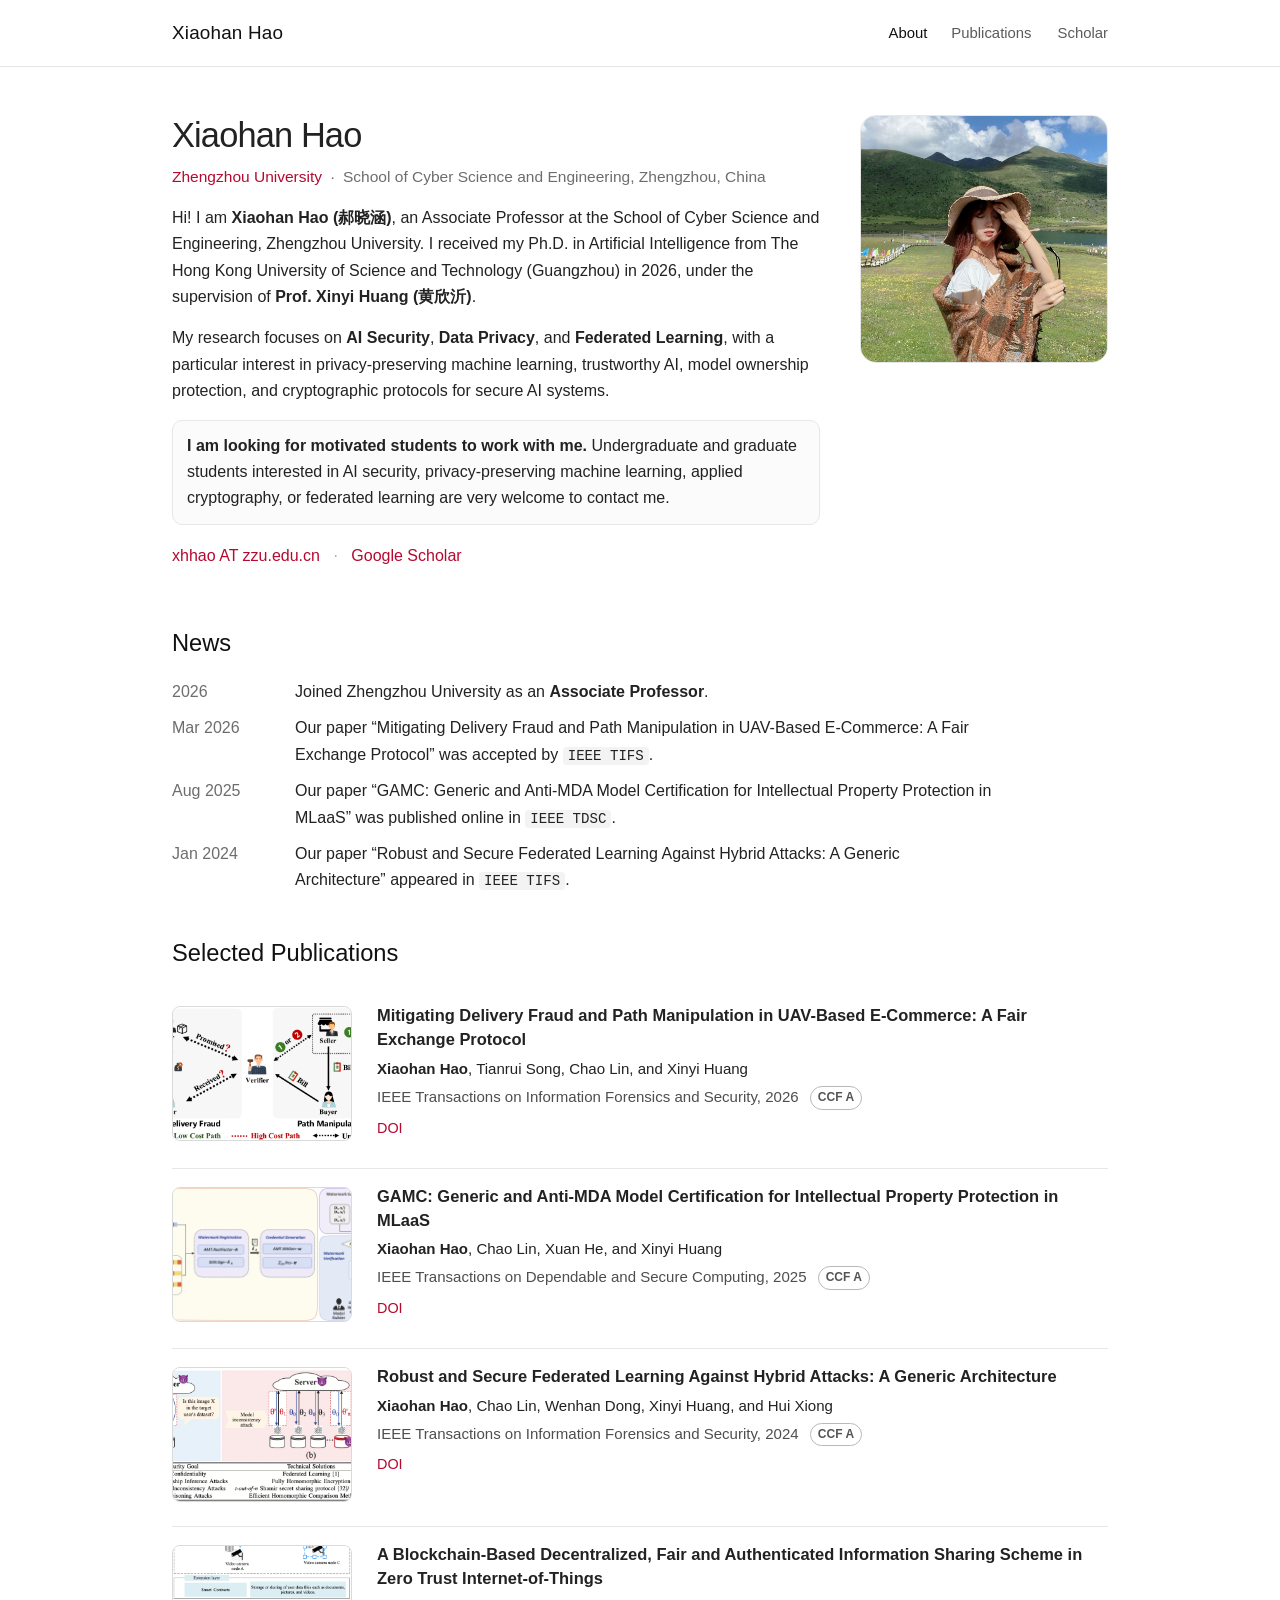
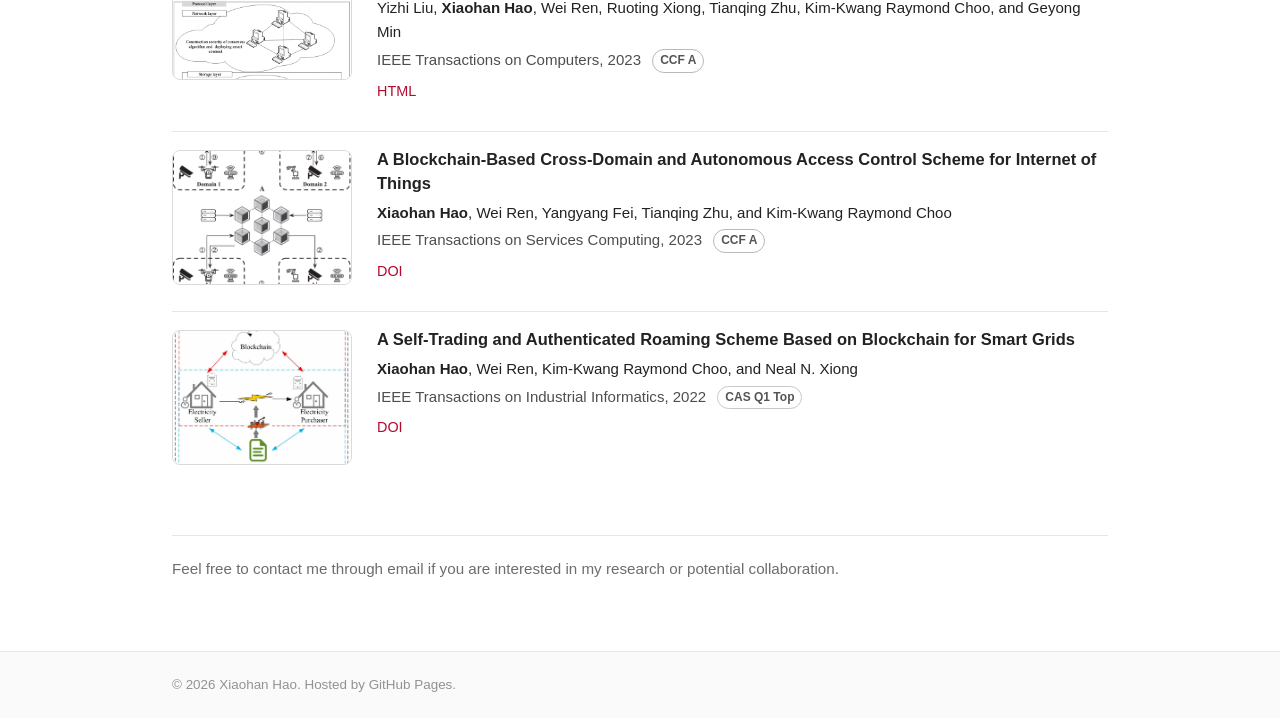
==== index.html @ b1590cb2 "Update index.html" ====
<!doctype html>
<html lang="en">
<head>
  <meta charset="utf-8">
  <meta name="viewport" content="width=device-width, initial-scale=1">
  <meta name="description" content="Academic homepage of Xiaohan Hao, Assistant Professor at Zhengzhou University.">
  <title>Xiaohan Hao</title>
  <link rel="stylesheet" href="assets/css/main.css">
</head>
<body>
  <header class="site-header">
    <div class="nav-shell">
      <a class="site-title" href="index.html">Xiaohan Hao</a>
      <nav class="site-nav" aria-label="Main navigation">
        <a class="active" href="index.html">About</a>
        <a href="publications.html">Publications</a>
        <a class="icon-link" href="https://scholar.google.com/citations?user=ko78Y8oAAAAJ&hl=en" target="_blank" rel="noopener" aria-label="Google Scholar">Scholar</a>
      </nav>
    </div>
  </header>

  <main class="page-shell">
    <section class="intro-section">
      <div class="intro-grid">
        <div class="intro-copy">
          <h1>Xiaohan Hao</h1>
          <p class="affiliation">
            <a href="https://www.zzu.edu.cn/" target="_blank" rel="noopener">Zhengzhou University</a>
            <span class="dot">·</span>
            School of Cyber Science and Engineering, Zhengzhou, China
          </p>

          <p>
            Hi! I am <strong>Xiaohan Hao (郝晓涵)</strong>, an Associate Professor at the School of Cyber Science and Engineering, Zhengzhou University.
            I received my Ph.D. in Artificial Intelligence from The Hong Kong University of Science and Technology (Guangzhou) in 2026,
            under the supervision of <strong>Prof. Xinyi Huang (黄欣沂)</strong>.
          </p>
          <p>
            My research focuses on <strong>AI Security</strong>, <strong>Data Privacy</strong>, and <strong>Federated Learning</strong>, with a particular interest in
            privacy-preserving machine learning, trustworthy AI, model ownership protection, and cryptographic protocols for secure AI systems.
          </p>
          <p class="recruiting-note">
            <strong>I am looking for motivated students to work with me.</strong> Undergraduate and graduate students interested in AI security,
            privacy-preserving machine learning, applied cryptography, or federated learning are very welcome to contact me.
          </p>
          <p class="contact-line">
            <a href="mailto:xhhao AT zzu.edu.cn">xhhao AT zzu.edu.cn</a>
            <span>·</span>
            <a href="https://scholar.google.com/citations?user=ko78Y8oAAAAJ&hl=en" target="_blank" rel="noopener">Google Scholar</a>
          </p>
        </div>
        <div class="intro-avatar-wrap">
          <img class="intro-avatar" src="assets/img/avatar.png" alt="Cartoon avatar of Xiaohan Hao">
        </div>
      </div>
    </section>

    <section class="section-block">
      <h2><a href="#news">News</a></h2>
      <div id="news" class="news-list">
        <div class="news-item">
          <time> 2026</time>
          <p>Joined Zhengzhou University as an <strong>Associate Professor</strong>.</p>
        </div>
        <div class="news-item">
          <time>Mar 2026</time>
          <p>Our paper “Mitigating Delivery Fraud and Path Manipulation in UAV-Based E-Commerce: A Fair Exchange Protocol” was accepted by <code>IEEE TIFS</code>.</p>
        </div>
        <div class="news-item">
          <time>Aug 2025</time>
          <p>Our paper “GAMC: Generic and Anti-MDA Model Certification for Intellectual Property Protection in MLaaS” was published online in <code>IEEE TDSC</code>.</p>
        </div>
        <div class="news-item">
          <time>Jan 2024</time>
          <p>Our paper “Robust and Secure Federated Learning Against Hybrid Attacks: A Generic Architecture” appeared in <code>IEEE TIFS</code>.</p>
        </div>
      </div>
    </section>

    <section class="section-block">
      <h2><a href="publications.html">Selected Publications</a></h2>
      <div class="pub-list">
        <article class="pub-item">
          <div class="pub-thumb"><img src="assets/img/papers/uav_fair_exchange.png" alt="Thumbnail for UAV fair exchange paper"></div>
          <div class="pub-body">
            <h3>Mitigating Delivery Fraud and Path Manipulation in UAV-Based E-Commerce: A Fair Exchange Protocol</h3>
            <p class="authors"><strong>Xiaohan Hao</strong>, Tianrui Song, Chao Lin, and Xinyi Huang</p>
            <p class="venue">IEEE Transactions on Information Forensics and Security, 2026 <span class="tag">CCF A</span></p>
            <p class="pub-links"><a href="https://doi.org/10.1109/TIFS.2026.3674039" target="_blank" rel="noopener">DOI</a></p>
          </div>
        </article>

        <article class="pub-item">
          <div class="pub-thumb"><img src="assets/img/papers/gamc.png" alt="Thumbnail for GAMC paper"></div>
          <div class="pub-body">
            <h3>GAMC: Generic and Anti-MDA Model Certification for Intellectual Property Protection in MLaaS</h3>
            <p class="authors"><strong>Xiaohan Hao</strong>, Chao Lin, Xuan He, and Xinyi Huang</p>
            <p class="venue">IEEE Transactions on Dependable and Secure Computing, 2025 <span class="tag">CCF A</span></p>
            <p class="pub-links"><a href="https://doi.org/10.1109/TDSC.2025.3600224" target="_blank" rel="noopener">DOI</a></p>
          </div>
        </article>

        <article class="pub-item">
          <div class="pub-thumb"><img src="assets/img/papers/fed_learning.png" alt="Thumbnail for federated learning paper"></div>
          <div class="pub-body">
            <h3>Robust and Secure Federated Learning Against Hybrid Attacks: A Generic Architecture</h3>
            <p class="authors"><strong>Xiaohan Hao</strong>, Chao Lin, Wenhan Dong, Xinyi Huang, and Hui Xiong</p>
            <p class="venue">IEEE Transactions on Information Forensics and Security, 2024 <span class="tag">CCF A</span></p>
            <p class="pub-links"><a href="https://doi.org/10.1109/TIFS.2023.3336521" target="_blank" rel="noopener">DOI</a></p>
          </div>
        </article>

        <article class="pub-item">
          <div class="pub-thumb"><img src="assets/img/papers/zero_trust_iot.png" alt="Thumbnail for zero trust IoT paper"></div>
          <div class="pub-body">
            <h3>A Blockchain-Based Decentralized, Fair and Authenticated Information Sharing Scheme in Zero Trust Internet-of-Things</h3>
            <p class="authors">Yizhi Liu, <strong>Xiaohan Hao</strong>, Wei Ren, Ruoting Xiong, Tianqing Zhu, Kim-Kwang Raymond Choo, and Geyong Min</p>
            <p class="venue">IEEE Transactions on Computers, 2023 <span class="tag">CCF A</span></p>
            <p class="pub-links"><a href="https://dblp.org/rec/journals/tc/LiuHRXZCM23" target="_blank" rel="noopener">HTML</a></p>
          </div>
        </article>

        <article class="pub-item">
          <div class="pub-thumb"><img src="assets/img/papers/cross_domain_acl.png" alt="Thumbnail for cross-domain access control paper"></div>
          <div class="pub-body">
            <h3>A Blockchain-Based Cross-Domain and Autonomous Access Control Scheme for Internet of Things</h3>
            <p class="authors"><strong>Xiaohan Hao</strong>, Wei Ren, Yangyang Fei, Tianqing Zhu, and Kim-Kwang Raymond Choo</p>
            <p class="venue">IEEE Transactions on Services Computing, 2023 <span class="tag">CCF A</span></p>
            <p class="pub-links"><a href="https://doi.org/10.1109/TSC.2022.3179727" target="_blank" rel="noopener">DOI</a></p>
          </div>
        </article>

        <article class="pub-item">
          <div class="pub-thumb"><img src="assets/img/papers/smart_grid_roaming.png" alt="Thumbnail for smart grid paper"></div>
          <div class="pub-body">
            <h3>A Self-Trading and Authenticated Roaming Scheme Based on Blockchain for Smart Grids</h3>
            <p class="authors"><strong>Xiaohan Hao</strong>, Wei Ren, Kim-Kwang Raymond Choo, and Neal N. Xiong</p>
            <p class="venue">IEEE Transactions on Industrial Informatics, 2022 <span class="tag alt">CAS Q1 Top</span></p>
            <p class="pub-links"><a href="https://doi.org/10.1109/TII.2021.3119963" target="_blank" rel="noopener">DOI</a></p>
          </div>
        </article>
      </div>
    </section>

    <section class="footer-note">
      <p>Feel free to contact me through email if you are interested in my research or potential collaboration.</p>
    </section>
  </main>

  <footer class="site-footer">
    <div class="page-shell footer-inner">© 2026 Xiaohan Hao. Hosted by GitHub Pages.</div>
  </footer>
</body>
</html>
---- assets/css/main.css ----
:root {
  --text: #222;
  --muted: #6d6d6d;
  --line: #e7e7e7;
  --accent: #b5092f;
  --soft: #f7f7f7;
  --code: #f3f3f3;
}

* { box-sizing: border-box; }
html { scroll-behavior: smooth; }
body {
  margin: 0;
  background: #fff;
  color: var(--text);
  font-family: -apple-system, BlinkMacSystemFont, "Segoe UI", Roboto, Helvetica, Arial, sans-serif;
  font-size: 16px;
  line-height: 1.65;
  -webkit-font-smoothing: antialiased;
}

a { color: var(--accent); text-decoration: none; }
a:hover { text-decoration: underline; }

.site-header {
  border-bottom: 1px solid var(--line);
  background: rgba(255,255,255,.96);
}

.nav-shell {
  max-width: 980px;
  min-height: 66px;
  margin: 0 auto;
  padding: 0 22px;
  display: flex;
  align-items: center;
  justify-content: space-between;
  gap: 28px;
}

.site-title {
  color: #111;
  font-size: 1.18rem;
  font-weight: 500;
  letter-spacing: .01em;
}
.site-title:hover { text-decoration: none; }

.site-nav {
  display: flex;
  align-items: center;
  gap: 24px;
  font-size: .93rem;
}
.site-nav a { color: #5b5b5b; }
.site-nav a.active { color: #111; font-weight: 500; }
.icon-link { padding-left: 2px; }

.page-shell {
  max-width: 980px;
  margin: 0 auto;
  padding: 48px 22px 70px;
}

.intro-grid {
  display: grid;
  grid-template-columns: minmax(0, 1fr) 248px;
  gap: 40px;
  align-items: start;
}

.intro-avatar-wrap {
  justify-self: end;
  width: 248px;
}

.intro-avatar {
  display: block;
  width: 100%;
  aspect-ratio: 1 / 1;
  object-fit: cover;
  border-radius: 16px;
  border: 1px solid var(--line);
  background: #fff;
}

.intro-section h1,
.publications-page > h1 {
  margin: 0 0 8px;
  font-size: 2.15rem;
  line-height: 1.2;
  font-weight: 500;
  letter-spacing: -.025em;
}

.affiliation {
  margin: 0 0 30px;
  color: var(--muted);
  font-size: .97rem;
}
.dot { padding: 0 4px; }

.intro-section p {
  max-width: 820px;
  margin: 0 0 15px;
}
.recruiting-note {
  padding: 12px 14px;
  background: #fbfbfb;
  border: 1px solid var(--line);
  border-radius: 10px;
}
.contact-line { margin-top: 18px !important; }
.contact-line span { margin: 0 9px; color: #aaa; }

.section-block { margin-top: 44px; }
.section-block h2,
.year-section > h2 {
  margin: 0 0 20px;
  font-size: 1.48rem;
  font-weight: 500;
  line-height: 1.3;
}
.section-block h2 a { color: #111; }
.section-block h2 a:hover { color: var(--accent); text-decoration: none; }

.news-list { max-width: 820px; }
.news-item {
  display: grid;
  grid-template-columns: 105px minmax(0,1fr);
  column-gap: 18px;
  align-items: start;
  margin: 0 0 10px;
}
.news-item time {
  color: var(--muted);
  font-variant-numeric: tabular-nums;
  white-space: nowrap;
}
.news-item p { margin: 0; }
code {
  padding: 1px 5px;
  border-radius: 4px;
  background: var(--code);
  font-family: ui-monospace, SFMono-Regular, Menlo, Monaco, Consolas, monospace;
  font-size: .88em;
}

.pub-list { margin-top: 4px; }
.pub-item {
  display: grid;
  grid-template-columns: 180px minmax(0, 1fr);
  gap: 25px;
  padding: 18px 0 24px;
  border-bottom: 1px solid var(--line);
}
.pub-item:last-child { border-bottom: 0; }

.pub-thumb {
  width: 180px;
  aspect-ratio: 4 / 3;
  overflow: hidden;
  border: 1px solid #dadada;
  border-radius: 8px;
  background: #fafafa;
}
.pub-thumb img {
  display: block;
  width: 100%;
  height: 100%;
  object-fit: cover;
}

.pub-body h3 {
  margin: -2px 0 5px;
  font-size: 1.03rem;
  line-height: 1.45;
  font-weight: 600;
}
.pub-body p { margin: 3px 0; }
.authors { font-size: .94rem; }
.venue { color: #4e4e4e; font-size: .94rem; }

.tag {
  display: inline-block;
  margin-left: 7px;
  padding: 1px 7px;
  border: 1px solid #b9b9b9;
  border-radius: 999px;
  background: #fff;
  color: #555;
  font-size: .75rem;
  font-weight: 600;
  vertical-align: 1px;
}
.tag.alt { border-color: #c8c8c8; }

.pub-links { margin-top: 7px !important; font-size: .9rem; }
.pub-links a {
  display: inline-block;
  margin-right: 12px;
  color: var(--accent);
  font-weight: 500;
}

.page-subtitle {
  margin: 0 0 36px;
  color: var(--muted);
}
.year-section { margin-top: 36px; }
.year-section > h2 {
  padding-bottom: 8px;
  border-bottom: 1px solid var(--line);
}

.footer-note {
  margin-top: 46px;
  padding-top: 20px;
  border-top: 1px solid var(--line);
  color: var(--muted);
  font-size: .95rem;
}
.footer-note p { margin: 0; }

.site-footer {
  border-top: 1px solid var(--line);
  background: #fafafa;
}
.footer-inner {
  padding-top: 22px;
  padding-bottom: 22px;
  color: #929292;
  font-size: .84rem;
}

@media (max-width: 780px) {
  .intro-grid {
    grid-template-columns: 1fr;
    gap: 24px;
  }
  .intro-avatar-wrap {
    justify-self: start;
    width: 190px;
    order: -1;
  }
}

@media (max-width: 700px) {
  .nav-shell { min-height: 58px; padding: 0 16px; }
  .site-nav { gap: 14px; font-size: .88rem; }
  .icon-link { display: none; }
  .page-shell { padding: 34px 16px 52px; }
  .intro-section h1, .publications-page > h1 { font-size: 1.86rem; }
  .news-item { grid-template-columns: 1fr; row-gap: 1px; margin-bottom: 13px; }
  .pub-item { grid-template-columns: 1fr; gap: 13px; }
  .pub-thumb { width: 160px; }
}
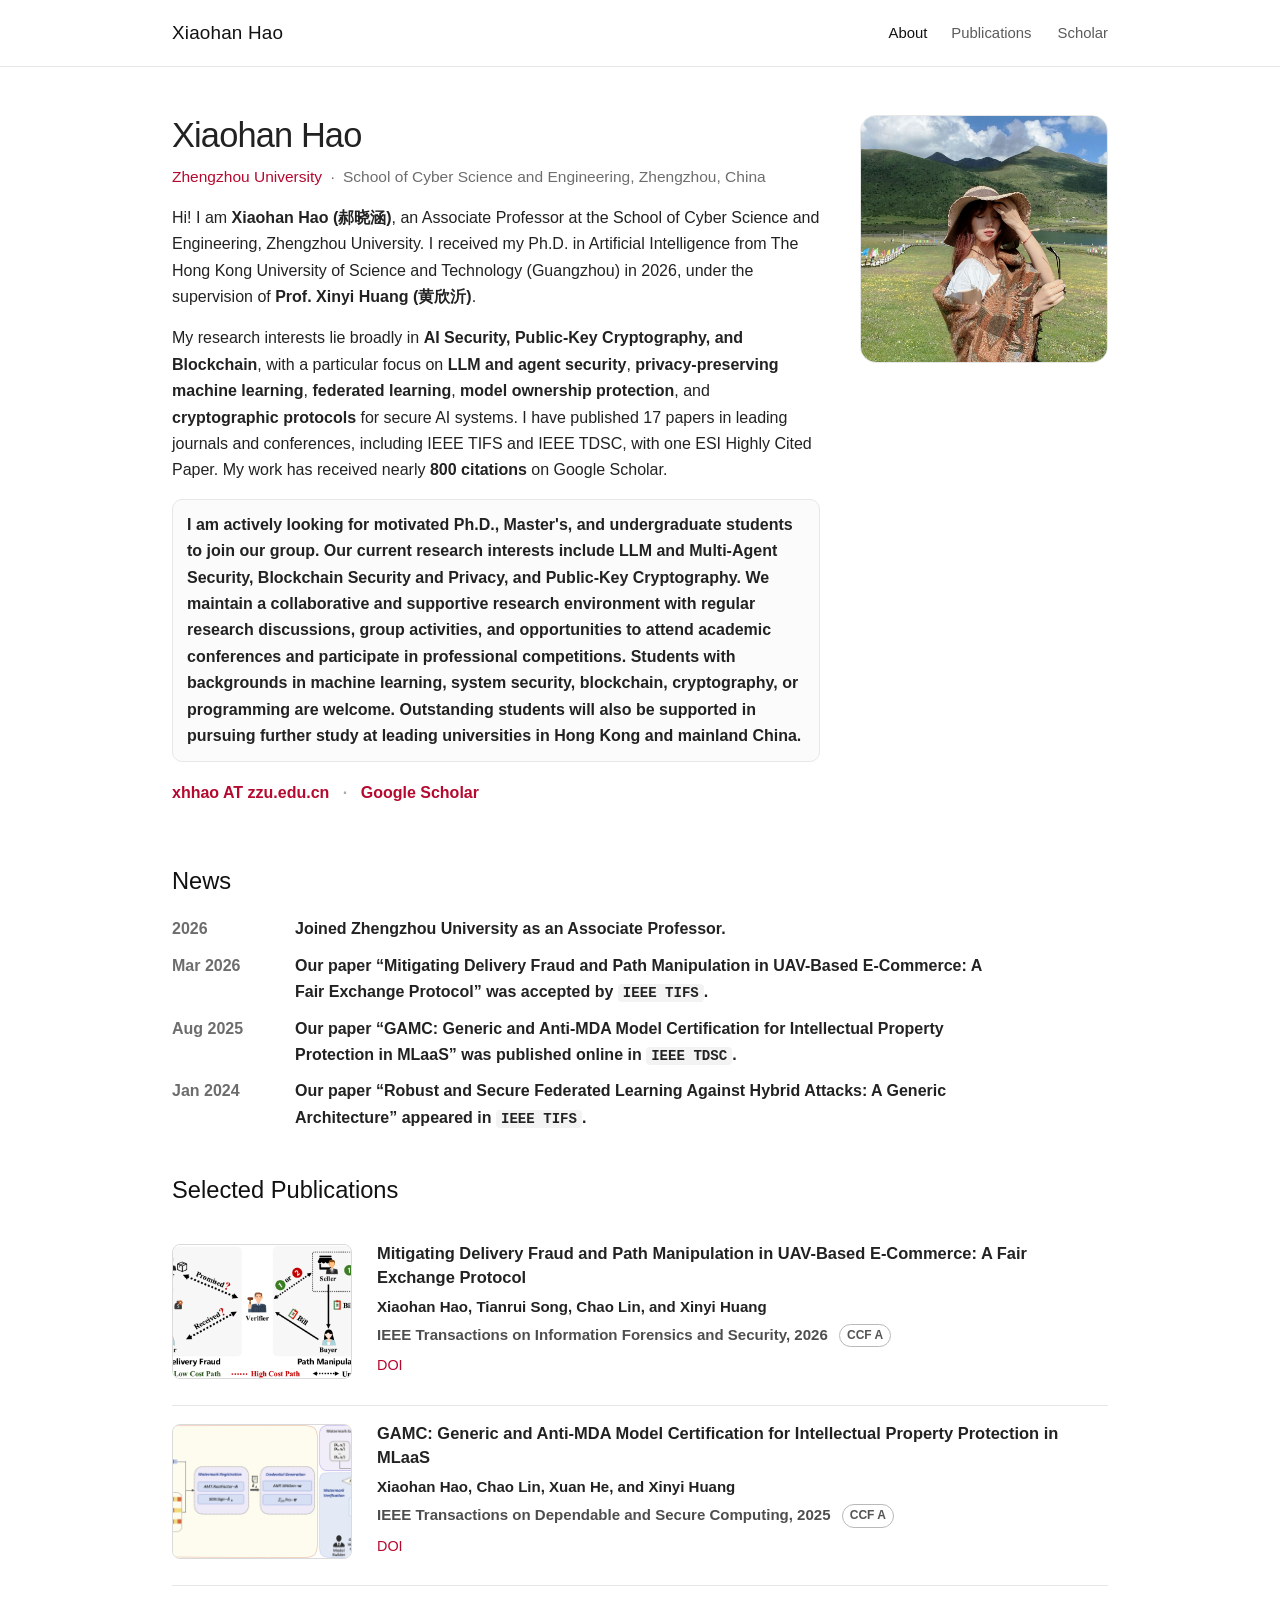
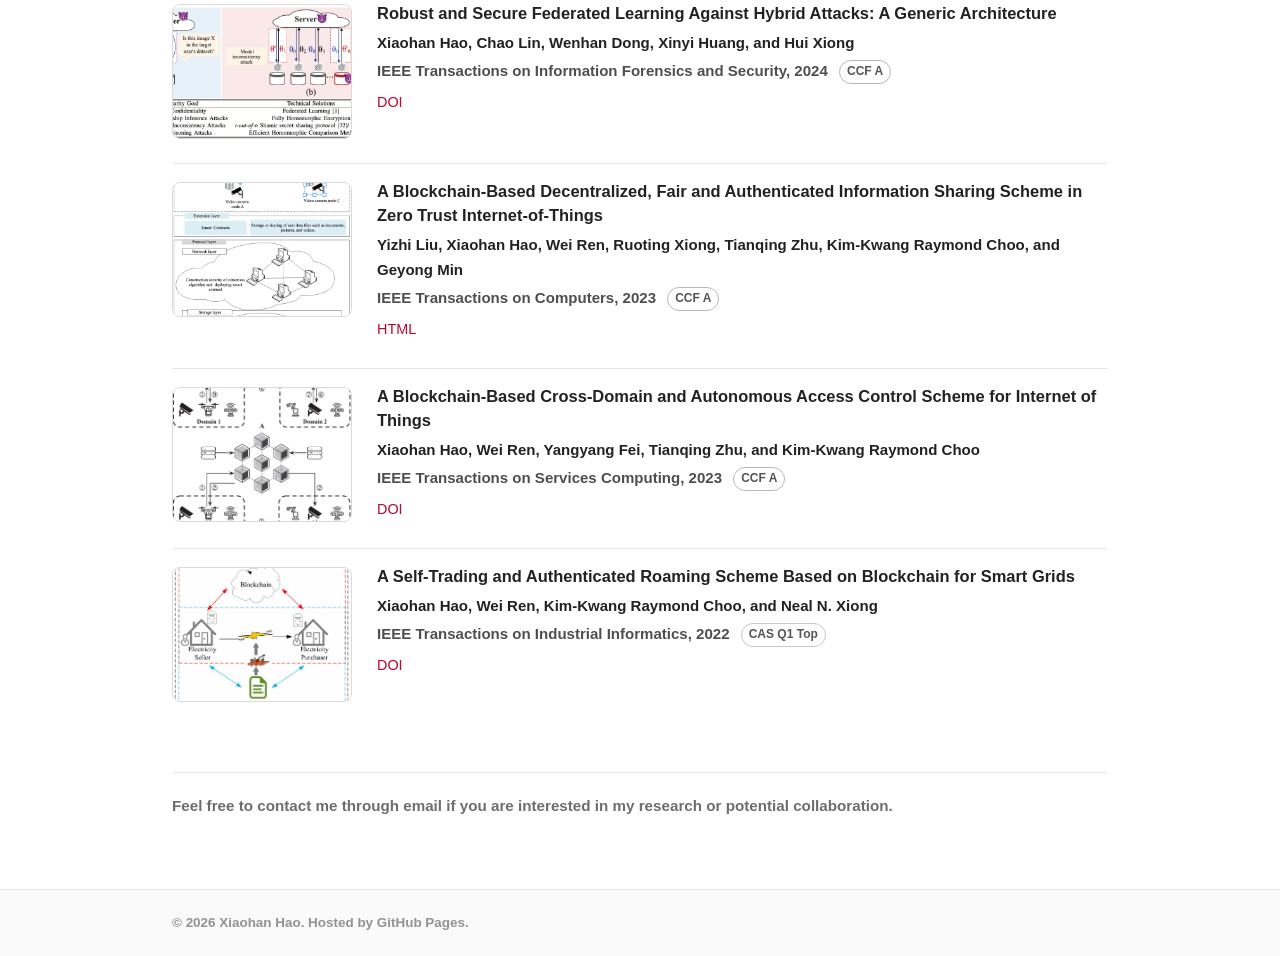
==== commit 85bc6be9: "Update index.html" ====
--- a/index.html
+++ b/index.html
@@ -36,12 +36,10 @@
             under the supervision of <strong>Prof. Xinyi Huang (黄欣沂)</strong>.
           </p>
           <p>
-            My research focuses on <strong>AI Security</strong>, <strong>Data Privacy</strong>, and <strong>Federated Learning</strong>, with a particular interest in
-            privacy-preserving machine learning, trustworthy AI, model ownership protection, and cryptographic protocols for secure AI systems.
+           My research interests lie broadly in <strong>AI Security, Public-Key Cryptography, and Blockchain</strong>, with a particular focus on <strong>LLM and agent security</strong>, <strong>privacy-preserving machine learning</strong>, <strong>federated learning</strong>, <strong>model ownership protection</strong>, and <strong>cryptographic protocols</strong> for secure AI systems. I have published 17 papers in leading journals and conferences, including IEEE TIFS and IEEE TDSC, with one ESI Highly Cited Paper. My work has received nearly <strong>800 citations</strong> on Google Scholar.
           </p>
           <p class="recruiting-note">
-            <strong>I am looking for motivated students to work with me.</strong> Undergraduate and graduate students interested in AI security,
-            privacy-preserving machine learning, applied cryptography, or federated learning are very welcome to contact me.
+            <strong>I am actively looking for motivated Ph.D., Master's, and undergraduate students to join our group. Our current research interests include LLM and Multi-Agent Security, Blockchain Security and Privacy, and Public-Key Cryptography. We maintain a collaborative and supportive research environment with regular research discussions, group activities, and opportunities to attend academic conferences and participate in professional competitions. Students with backgrounds in machine learning, system security, blockchain, cryptography, or programming are welcome. Outstanding students will also be supported in pursuing further study at leading universities in Hong Kong and mainland China.
           </p>
           <p class="contact-line">
             <a href="mailto:xhhao AT zzu.edu.cn">xhhao AT zzu.edu.cn</a>
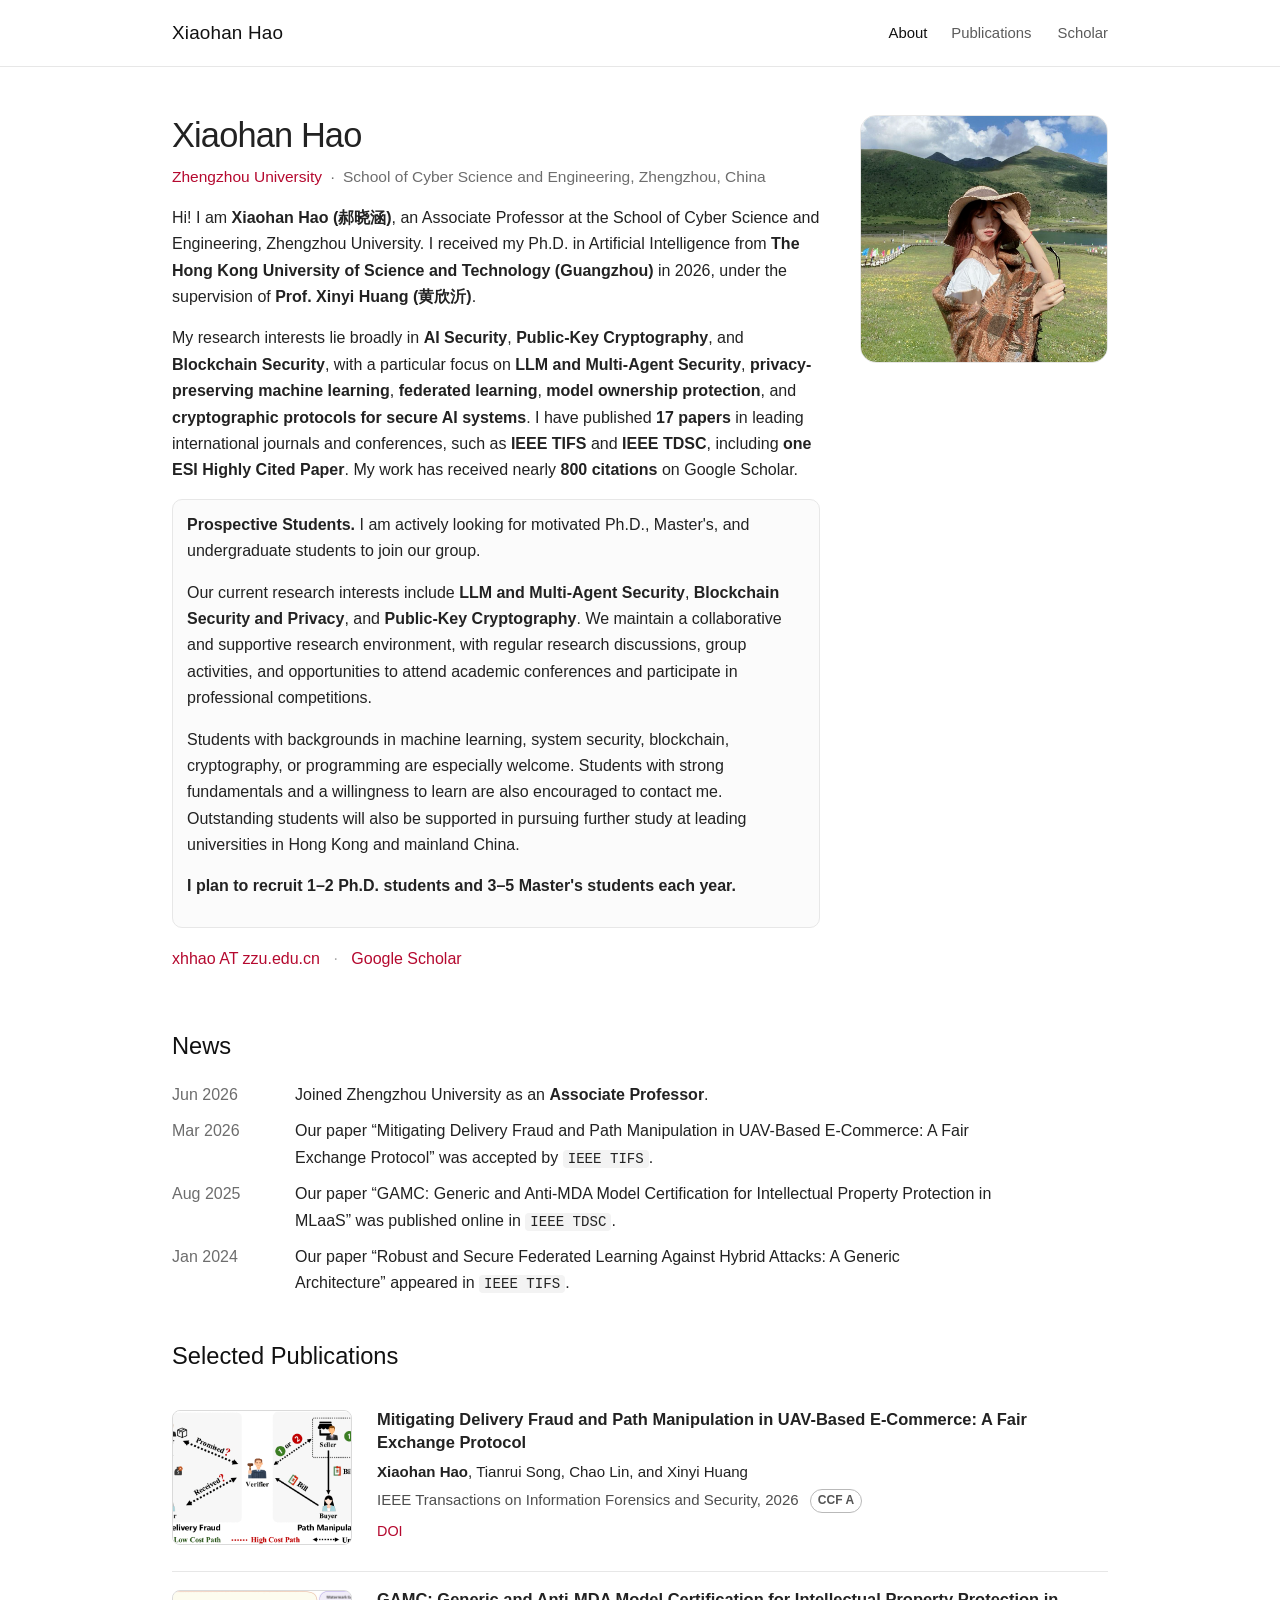
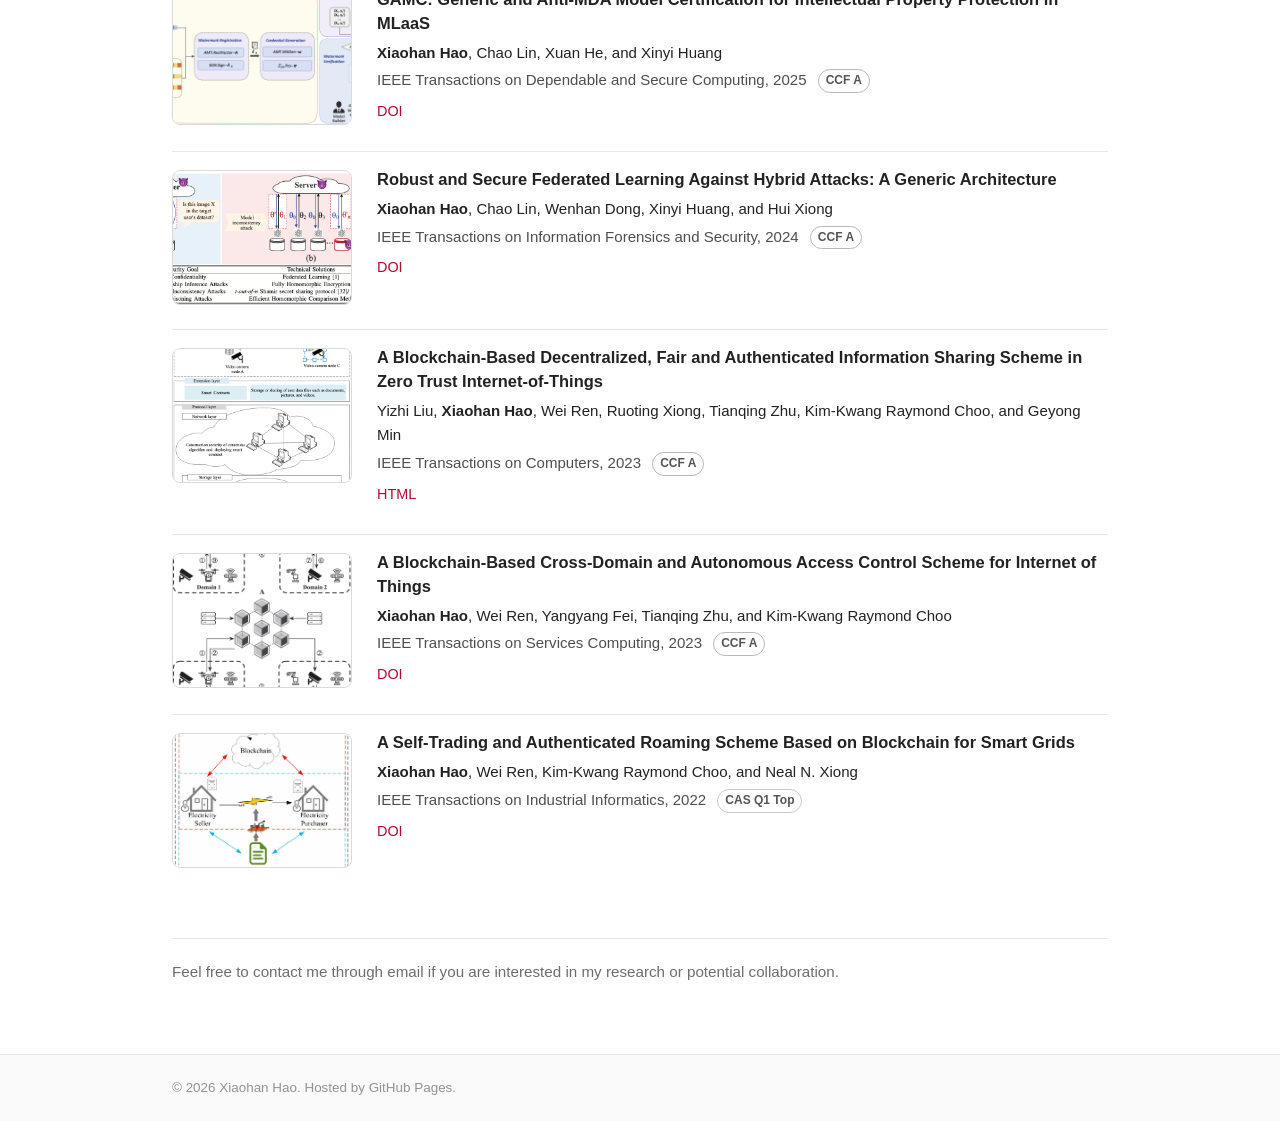
==== commit 0c41b0dc: "Add files via upload" ====
--- a/index.html
+++ b/index.html
@@ -3,7 +3,7 @@
 <head>
   <meta charset="utf-8">
   <meta name="viewport" content="width=device-width, initial-scale=1">
-  <meta name="description" content="Academic homepage of Xiaohan Hao, Assistant Professor at Zhengzhou University.">
+  <meta name="description" content="Academic homepage of Xiaohan Hao, Associate Professor at Zhengzhou University.">
   <title>Xiaohan Hao</title>
   <link rel="stylesheet" href="assets/css/main.css">
 </head>
@@ -32,17 +32,34 @@
 
           <p>
             Hi! I am <strong>Xiaohan Hao (郝晓涵)</strong>, an Associate Professor at the School of Cyber Science and Engineering, Zhengzhou University.
-            I received my Ph.D. in Artificial Intelligence from The Hong Kong University of Science and Technology (Guangzhou) in 2026,
+            I received my Ph.D. in Artificial Intelligence from <strong>The Hong Kong University of Science and Technology (Guangzhou)</strong> in 2026,
             under the supervision of <strong>Prof. Xinyi Huang (黄欣沂)</strong>.
           </p>
           <p>
-           My research interests lie broadly in <strong>AI Security, Public-Key Cryptography, and Blockchain</strong>, with a particular focus on <strong>LLM and agent security</strong>, <strong>privacy-preserving machine learning</strong>, <strong>federated learning</strong>, <strong>model ownership protection</strong>, and <strong>cryptographic protocols</strong> for secure AI systems. I have published 17 papers in leading journals and conferences, including IEEE TIFS and IEEE TDSC, with one ESI Highly Cited Paper. My work has received nearly <strong>800 citations</strong> on Google Scholar.
+            My research interests lie broadly in <strong>AI Security</strong>, <strong>Public-Key Cryptography</strong>, and <strong>Blockchain Security</strong>,
+            with a particular focus on <strong>LLM and Multi-Agent Security</strong>, <strong>privacy-preserving machine learning</strong>, <strong>federated learning</strong>,
+            <strong>model ownership protection</strong>, and <strong>cryptographic protocols for secure AI systems</strong>. I have published <strong>17 papers</strong>
+            in leading international journals and conferences, such as <strong>IEEE TIFS</strong> and <strong>IEEE TDSC</strong>, including <strong>one ESI Highly Cited Paper</strong>.
+            My work has received nearly <strong>800 citations</strong> on Google Scholar.
           </p>
-          <p class="recruiting-note">
-            <strong>I am actively looking for motivated Ph.D., Master's, and undergraduate students to join our group. Our current research interests include LLM and Multi-Agent Security, Blockchain Security and Privacy, and Public-Key Cryptography. We maintain a collaborative and supportive research environment with regular research discussions, group activities, and opportunities to attend academic conferences and participate in professional competitions. Students with backgrounds in machine learning, system security, blockchain, cryptography, or programming are welcome. Outstanding students will also be supported in pursuing further study at leading universities in Hong Kong and mainland China.
-          </p>
+
+          <div class="recruiting-note">
+            <p><strong>Prospective Students.</strong> I am actively looking for motivated Ph.D., Master's, and undergraduate students to join our group.</p>
+            <p>
+              Our current research interests include <strong>LLM and Multi-Agent Security</strong>, <strong>Blockchain Security and Privacy</strong>,
+              and <strong>Public-Key Cryptography</strong>. We maintain a collaborative and supportive research environment, with regular research discussions,
+              group activities, and opportunities to attend academic conferences and participate in professional competitions.
+            </p>
+            <p>
+              Students with backgrounds in machine learning, system security, blockchain, cryptography, or programming are especially welcome.
+              Students with strong fundamentals and a willingness to learn are also encouraged to contact me. Outstanding students will also be supported
+              in pursuing further study at leading universities in Hong Kong and mainland China.
+            </p>
+            <p><strong>I plan to recruit 1–2 Ph.D. students and 3–5 Master's students each year.</strong></p>
+          </div>
+
           <p class="contact-line">
-            <a href="mailto:xhhao AT zzu.edu.cn">xhhao AT zzu.edu.cn</a>
+            <a href="mailto:xhhao@zzu.edu.cn">xhhao AT zzu.edu.cn</a>
             <span>·</span>
             <a href="https://scholar.google.com/citations?user=ko78Y8oAAAAJ&hl=en" target="_blank" rel="noopener">Google Scholar</a>
           </p>
@@ -57,7 +74,7 @@
       <h2><a href="#news">News</a></h2>
       <div id="news" class="news-list">
         <div class="news-item">
-          <time> 2026</time>
+          <time>Jun 2026</time>
           <p>Joined Zhengzhou University as an <strong>Associate Professor</strong>.</p>
         </div>
         <div class="news-item">
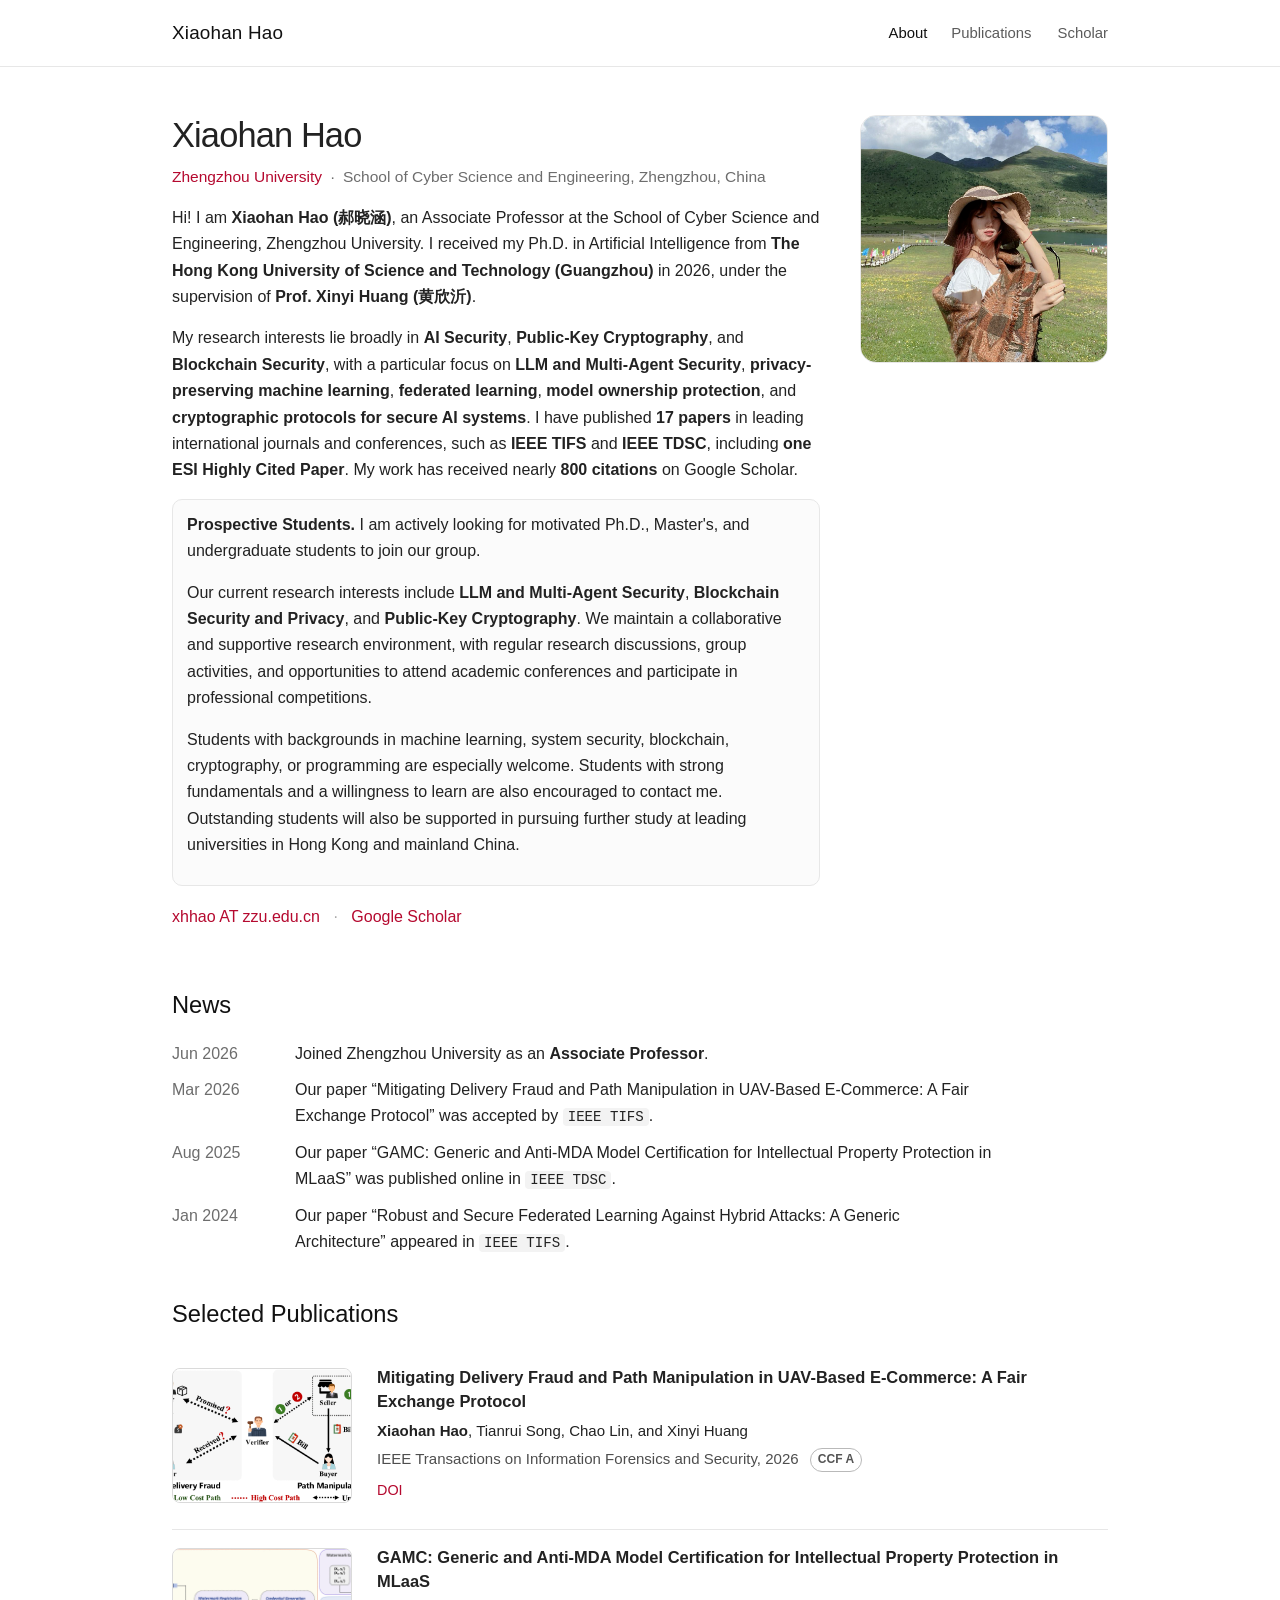
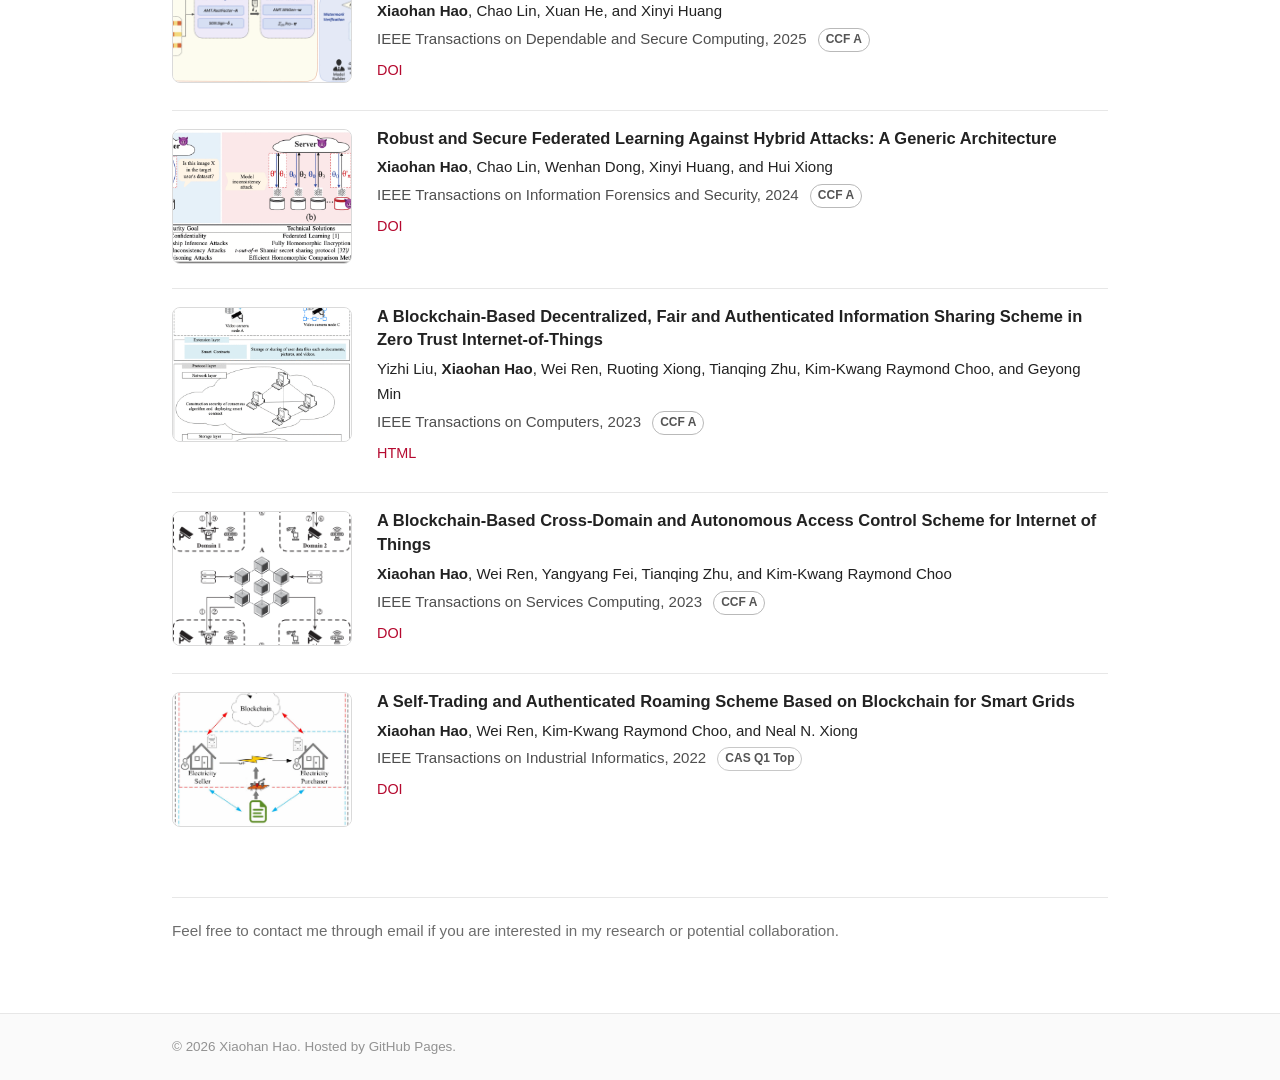
==== commit 49a17097: "Update index.html" ====
--- a/index.html
+++ b/index.html
@@ -55,7 +55,6 @@
               Students with strong fundamentals and a willingness to learn are also encouraged to contact me. Outstanding students will also be supported
               in pursuing further study at leading universities in Hong Kong and mainland China.
             </p>
-            <p><strong>I plan to recruit 1–2 Ph.D. students and 3–5 Master's students each year.</strong></p>
           </div>
 
           <p class="contact-line">
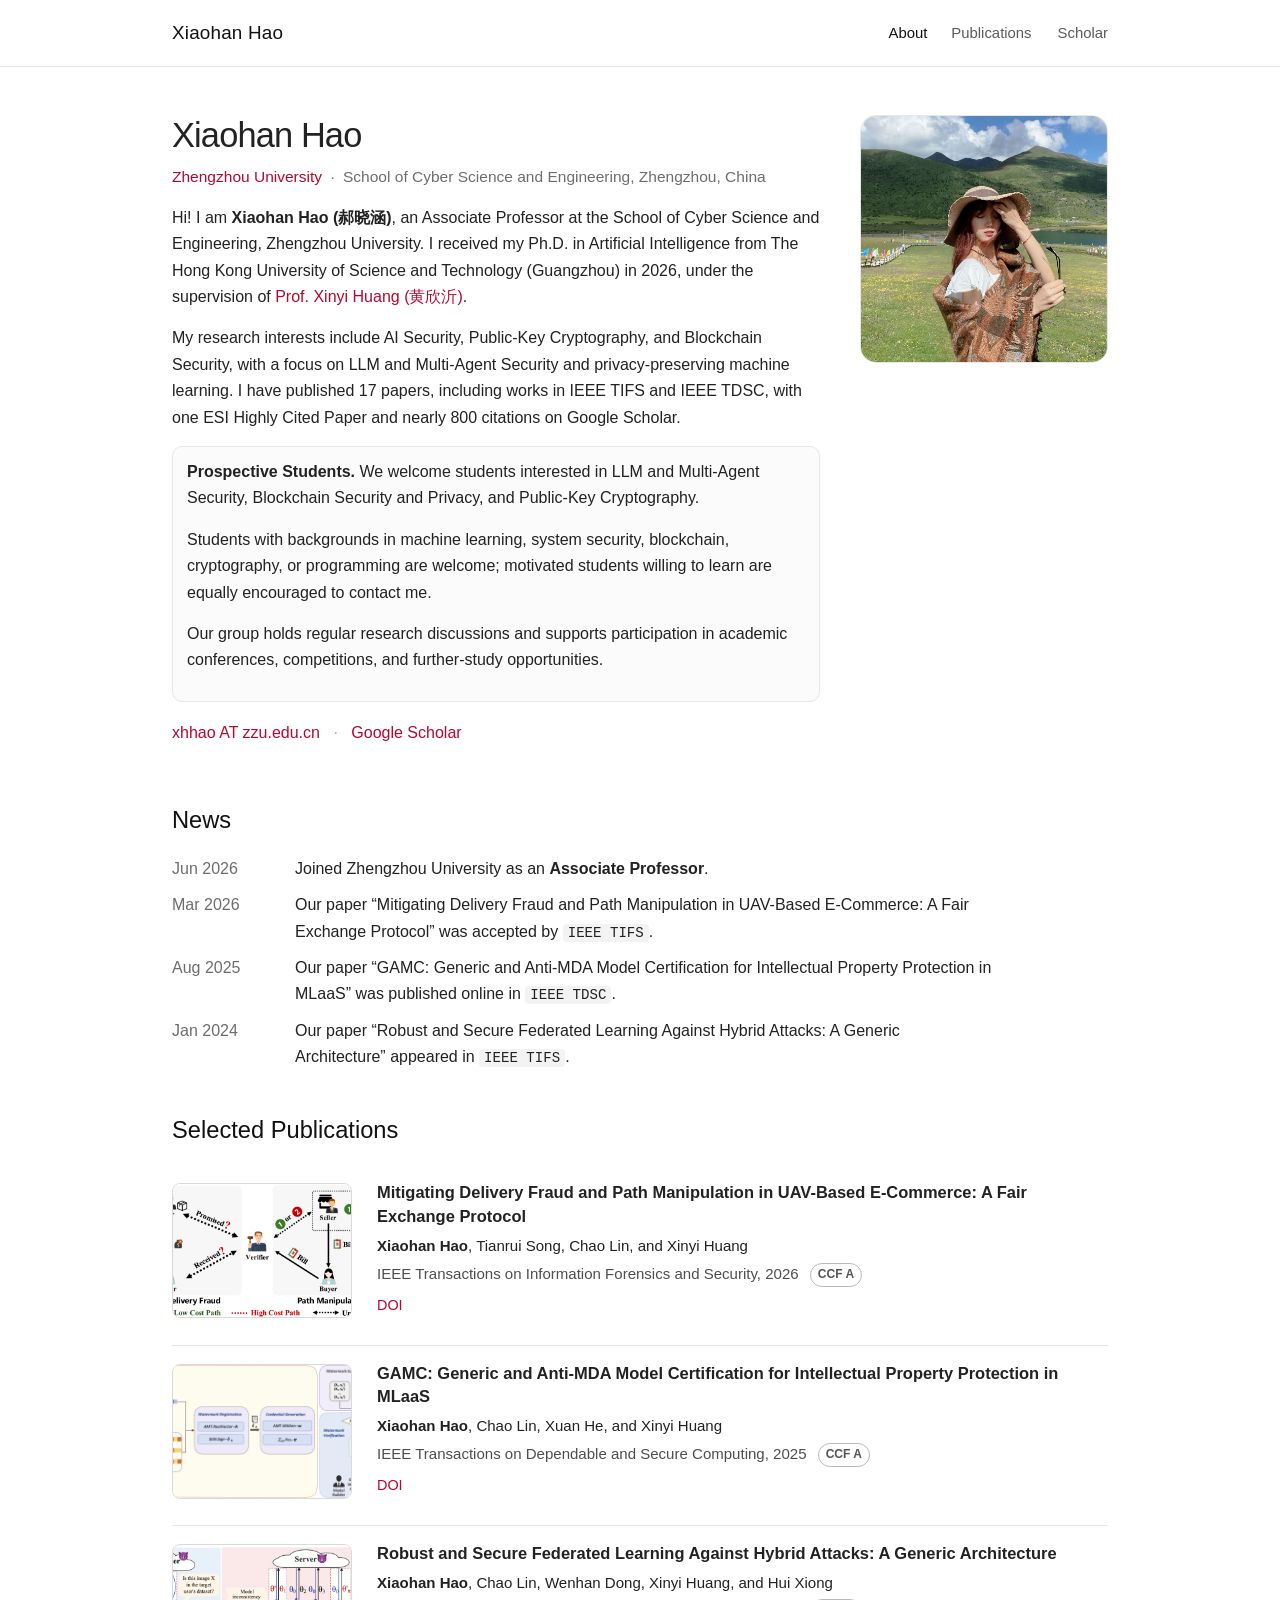
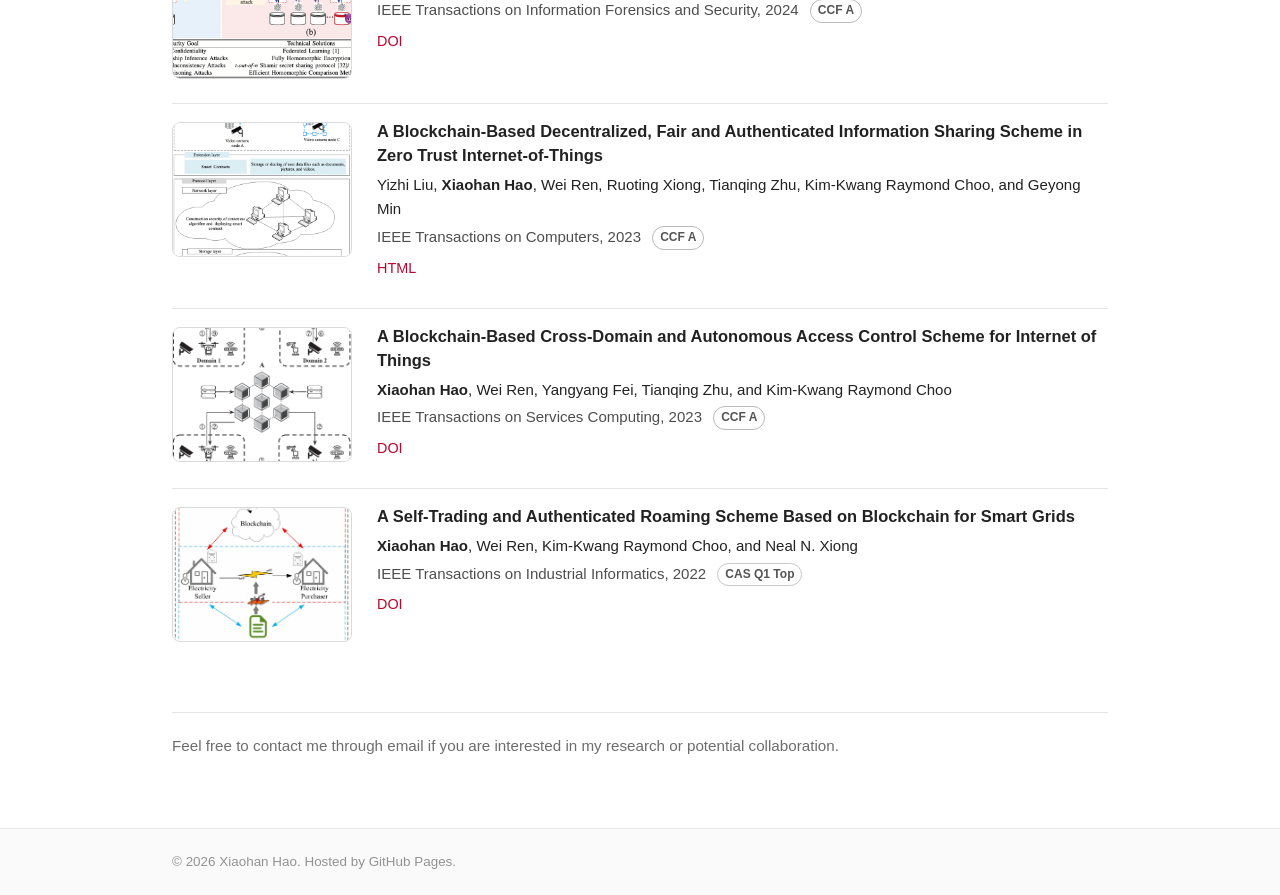
==== commit fcaec71a: "Add files via upload" ====
--- a/index.html
+++ b/index.html
@@ -32,28 +32,24 @@
 
           <p>
             Hi! I am <strong>Xiaohan Hao (郝晓涵)</strong>, an Associate Professor at the School of Cyber Science and Engineering, Zhengzhou University.
-            I received my Ph.D. in Artificial Intelligence from <strong>The Hong Kong University of Science and Technology (Guangzhou)</strong> in 2026,
-            under the supervision of <strong>Prof. Xinyi Huang (黄欣沂)</strong>.
+            I received my Ph.D. in Artificial Intelligence from The Hong Kong University of Science and Technology (Guangzhou) in 2026,
+            under the supervision of <a href="https://scholar.google.com/citations?hl=zh-CN&user=0Cr4vYIAAAAJ" target="_blank" rel="noopener">Prof. Xinyi Huang (黄欣沂)</a>.
           </p>
           <p>
-            My research interests lie broadly in <strong>AI Security</strong>, <strong>Public-Key Cryptography</strong>, and <strong>Blockchain Security</strong>,
-            with a particular focus on <strong>LLM and Multi-Agent Security</strong>, <strong>privacy-preserving machine learning</strong>, <strong>federated learning</strong>,
-            <strong>model ownership protection</strong>, and <strong>cryptographic protocols for secure AI systems</strong>. I have published <strong>17 papers</strong>
-            in leading international journals and conferences, such as <strong>IEEE TIFS</strong> and <strong>IEEE TDSC</strong>, including <strong>one ESI Highly Cited Paper</strong>.
-            My work has received nearly <strong>800 citations</strong> on Google Scholar.
+            My research interests include AI Security, Public-Key Cryptography, and Blockchain Security, with a focus on LLM and Multi-Agent Security
+            and privacy-preserving machine learning. I have published 17 papers, including works in IEEE TIFS and IEEE TDSC, with one ESI Highly Cited Paper
+            and nearly 800 citations on Google Scholar.
           </p>
 
           <div class="recruiting-note">
-            <p><strong>Prospective Students.</strong> I am actively looking for motivated Ph.D., Master's, and undergraduate students to join our group.</p>
+            <p><strong>Prospective Students.</strong> We welcome students interested in LLM and Multi-Agent Security, Blockchain Security and Privacy,
+            and Public-Key Cryptography.</p>
             <p>
-              Our current research interests include <strong>LLM and Multi-Agent Security</strong>, <strong>Blockchain Security and Privacy</strong>,
-              and <strong>Public-Key Cryptography</strong>. We maintain a collaborative and supportive research environment, with regular research discussions,
-              group activities, and opportunities to attend academic conferences and participate in professional competitions.
+              Students with backgrounds in machine learning, system security, blockchain, cryptography, or programming are welcome;
+              motivated students willing to learn are equally encouraged to contact me.
             </p>
             <p>
-              Students with backgrounds in machine learning, system security, blockchain, cryptography, or programming are especially welcome.
-              Students with strong fundamentals and a willingness to learn are also encouraged to contact me. Outstanding students will also be supported
-              in pursuing further study at leading universities in Hong Kong and mainland China.
+              Our group holds regular research discussions and supports participation in academic conferences, competitions, and further-study opportunities.
             </p>
           </div>
 
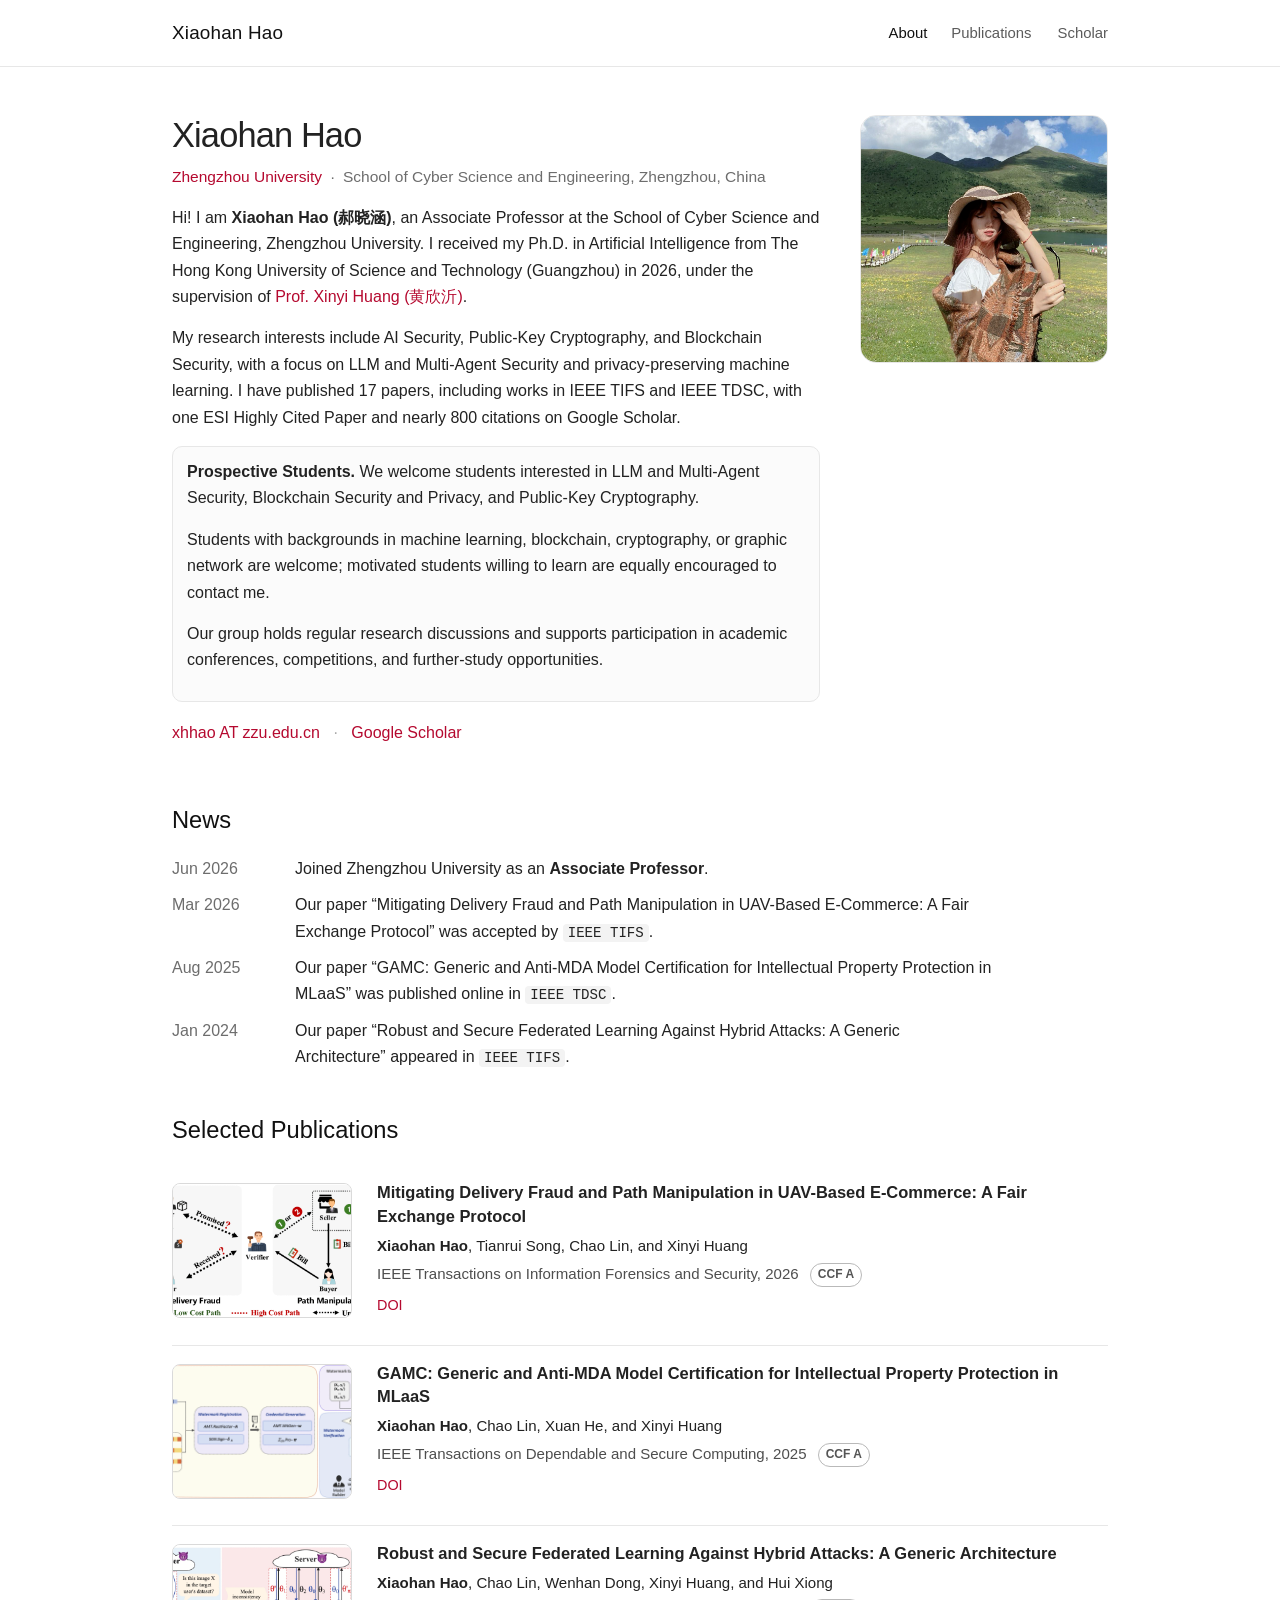
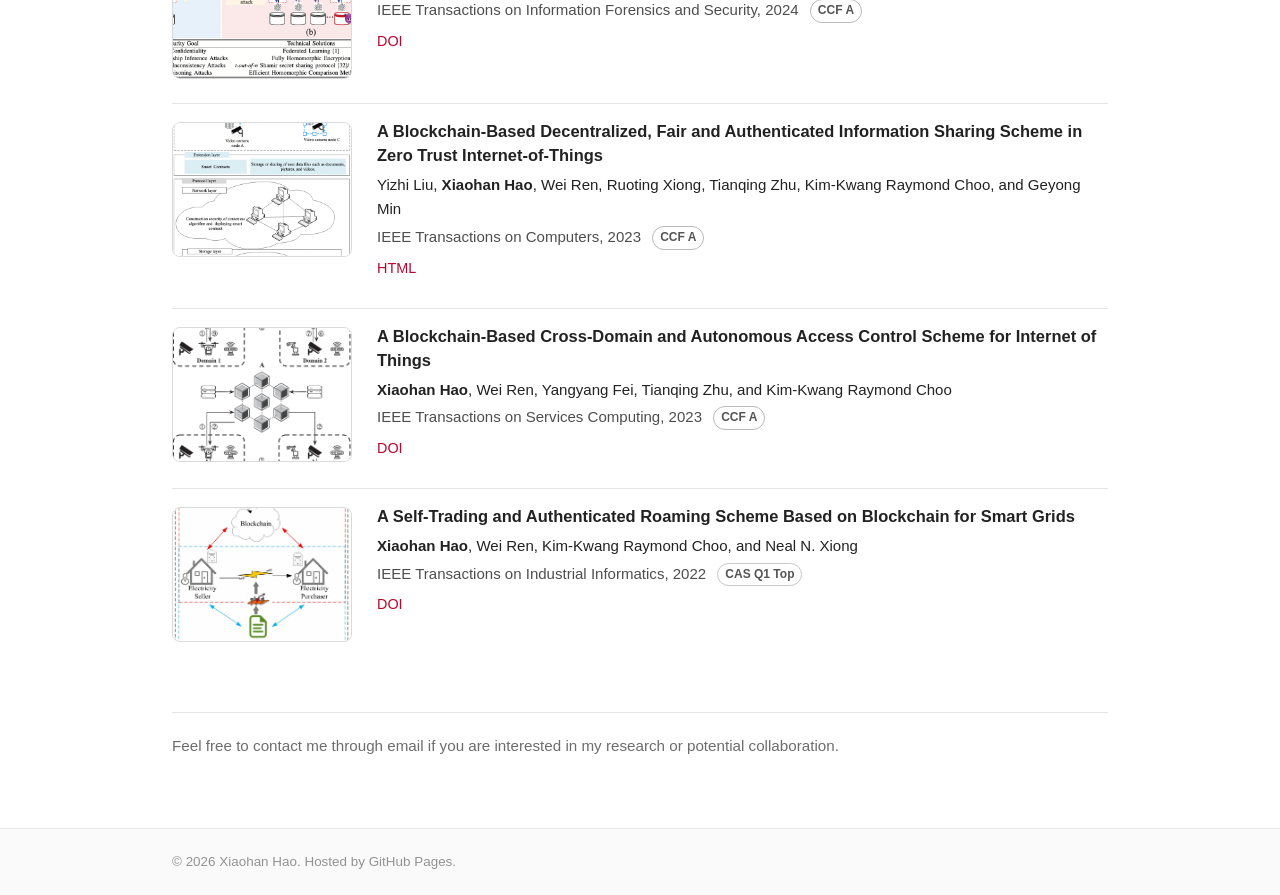
==== commit 133ef241: "Update index.html" ====
--- a/index.html
+++ b/index.html
@@ -45,7 +45,7 @@
             <p><strong>Prospective Students.</strong> We welcome students interested in LLM and Multi-Agent Security, Blockchain Security and Privacy,
             and Public-Key Cryptography.</p>
             <p>
-              Students with backgrounds in machine learning, system security, blockchain, cryptography, or programming are welcome;
+              Students with backgrounds in machine learning, blockchain, cryptography, or graphic network are welcome;
               motivated students willing to learn are equally encouraged to contact me.
             </p>
             <p>
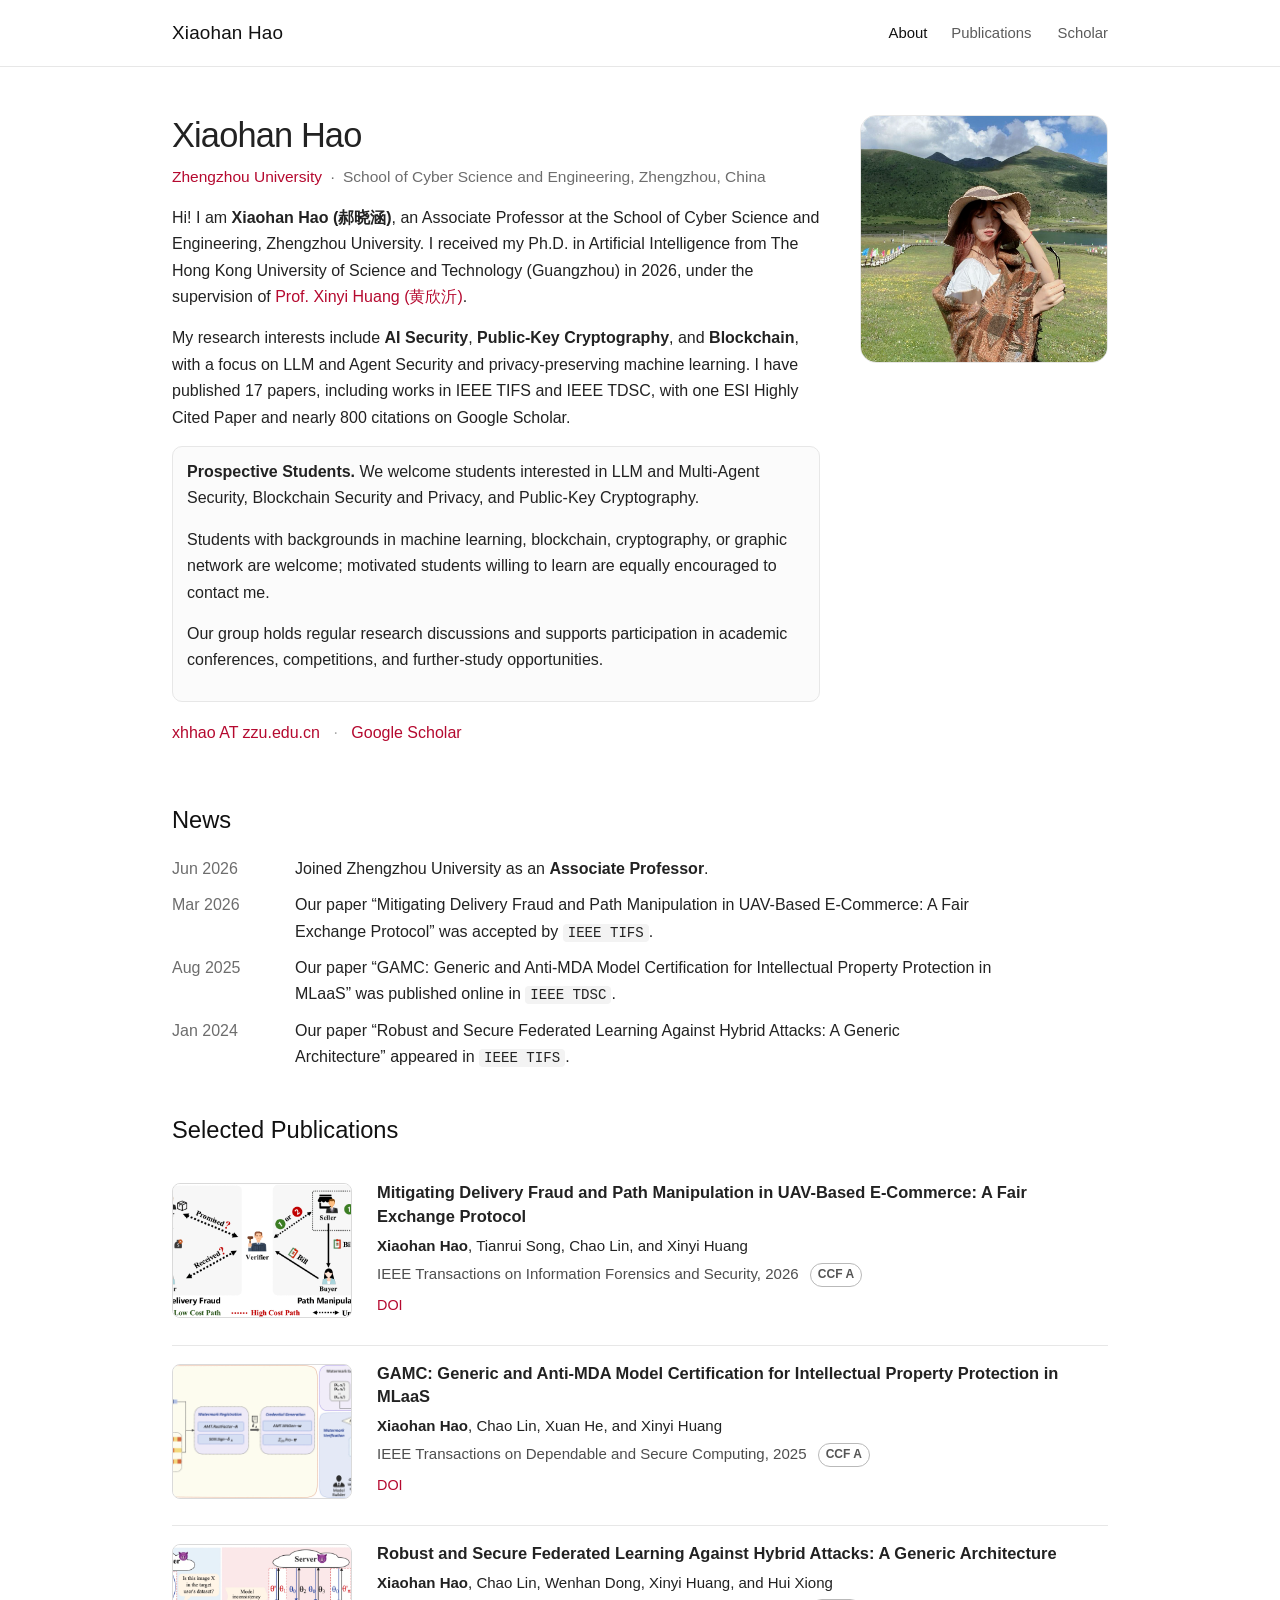
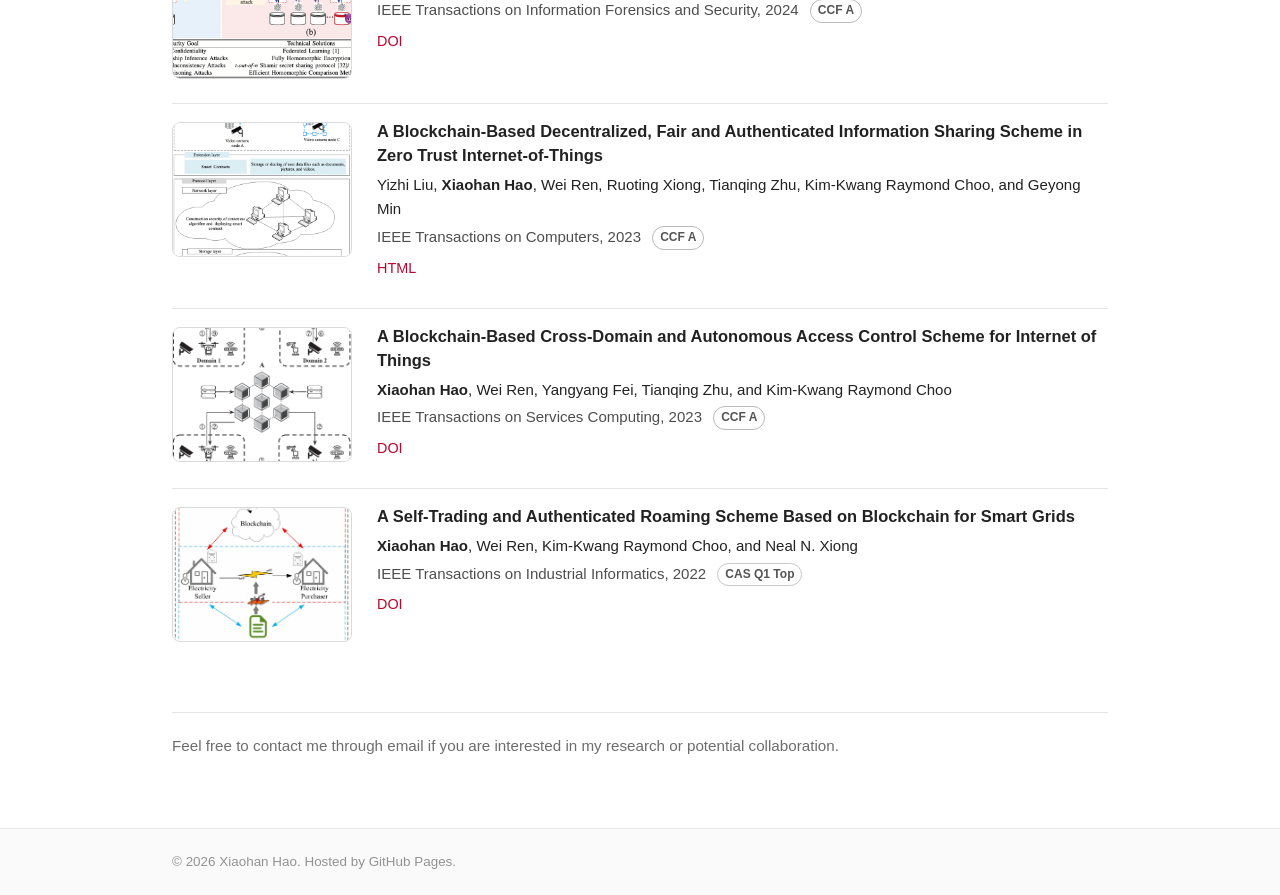
==== commit cdbcd026: "Update index.html" ====
--- a/index.html
+++ b/index.html
@@ -36,7 +36,7 @@
             under the supervision of <a href="https://scholar.google.com/citations?hl=zh-CN&user=0Cr4vYIAAAAJ" target="_blank" rel="noopener">Prof. Xinyi Huang (黄欣沂)</a>.
           </p>
           <p>
-            My research interests include AI Security, Public-Key Cryptography, and Blockchain Security, with a focus on LLM and Multi-Agent Security
+            My research interests include <strong>AI Security</strong>, <strong>Public-Key Cryptography</strong>, and <strong>Blockchain</strong>, with a focus on LLM and Agent Security
             and privacy-preserving machine learning. I have published 17 papers, including works in IEEE TIFS and IEEE TDSC, with one ESI Highly Cited Paper
             and nearly 800 citations on Google Scholar.
           </p>
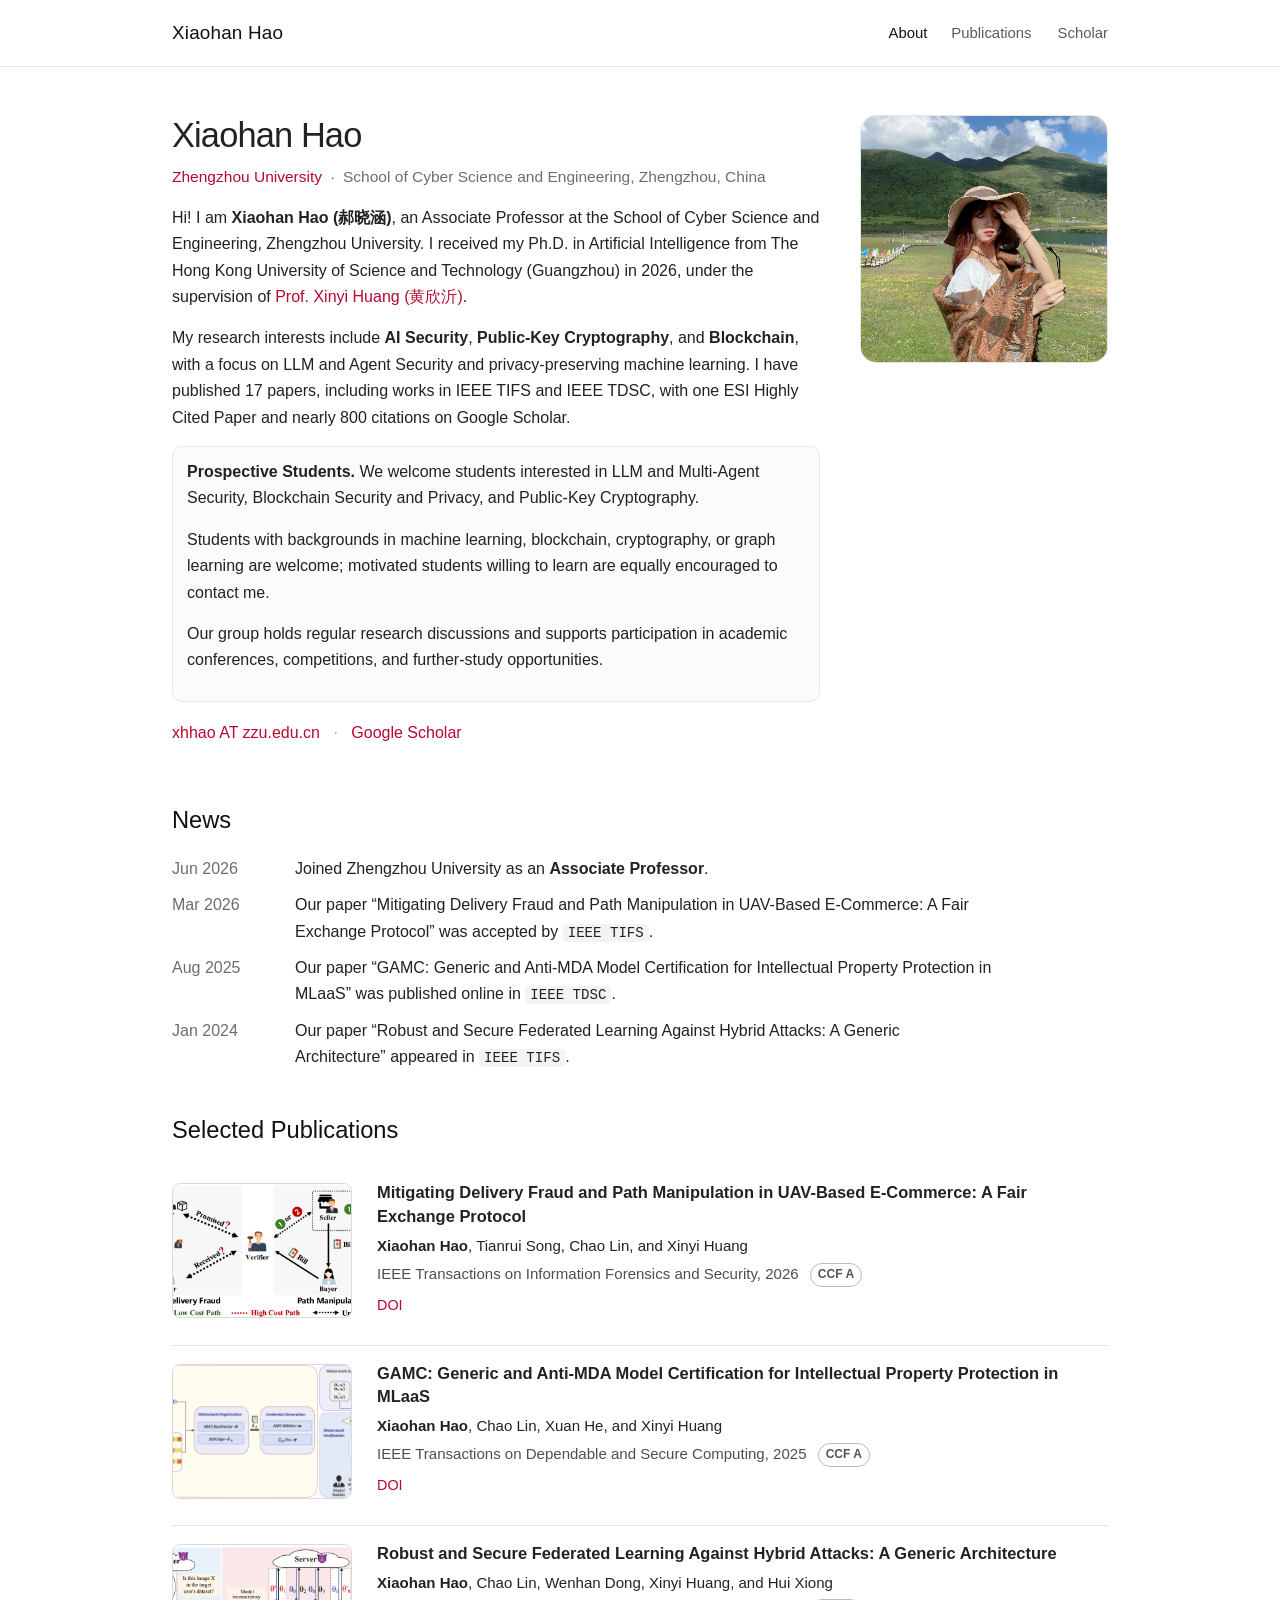
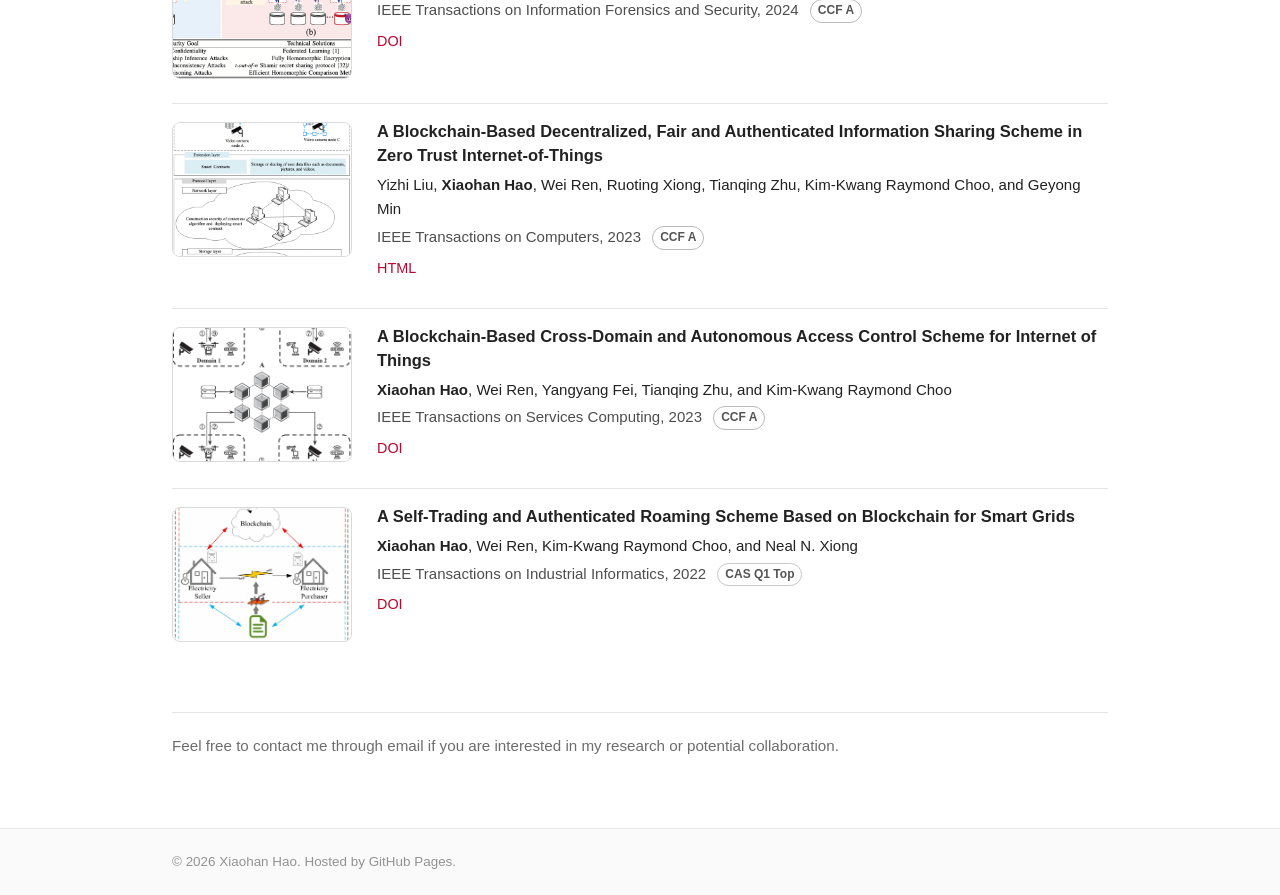
==== commit 8f220f2b: "Update index.html" ====
--- a/index.html
+++ b/index.html
@@ -45,7 +45,7 @@
             <p><strong>Prospective Students.</strong> We welcome students interested in LLM and Multi-Agent Security, Blockchain Security and Privacy,
             and Public-Key Cryptography.</p>
             <p>
-              Students with backgrounds in machine learning, blockchain, cryptography, or graphic network are welcome;
+              Students with backgrounds in machine learning, blockchain, cryptography, or graph learning are welcome;
               motivated students willing to learn are equally encouraged to contact me.
             </p>
             <p>
